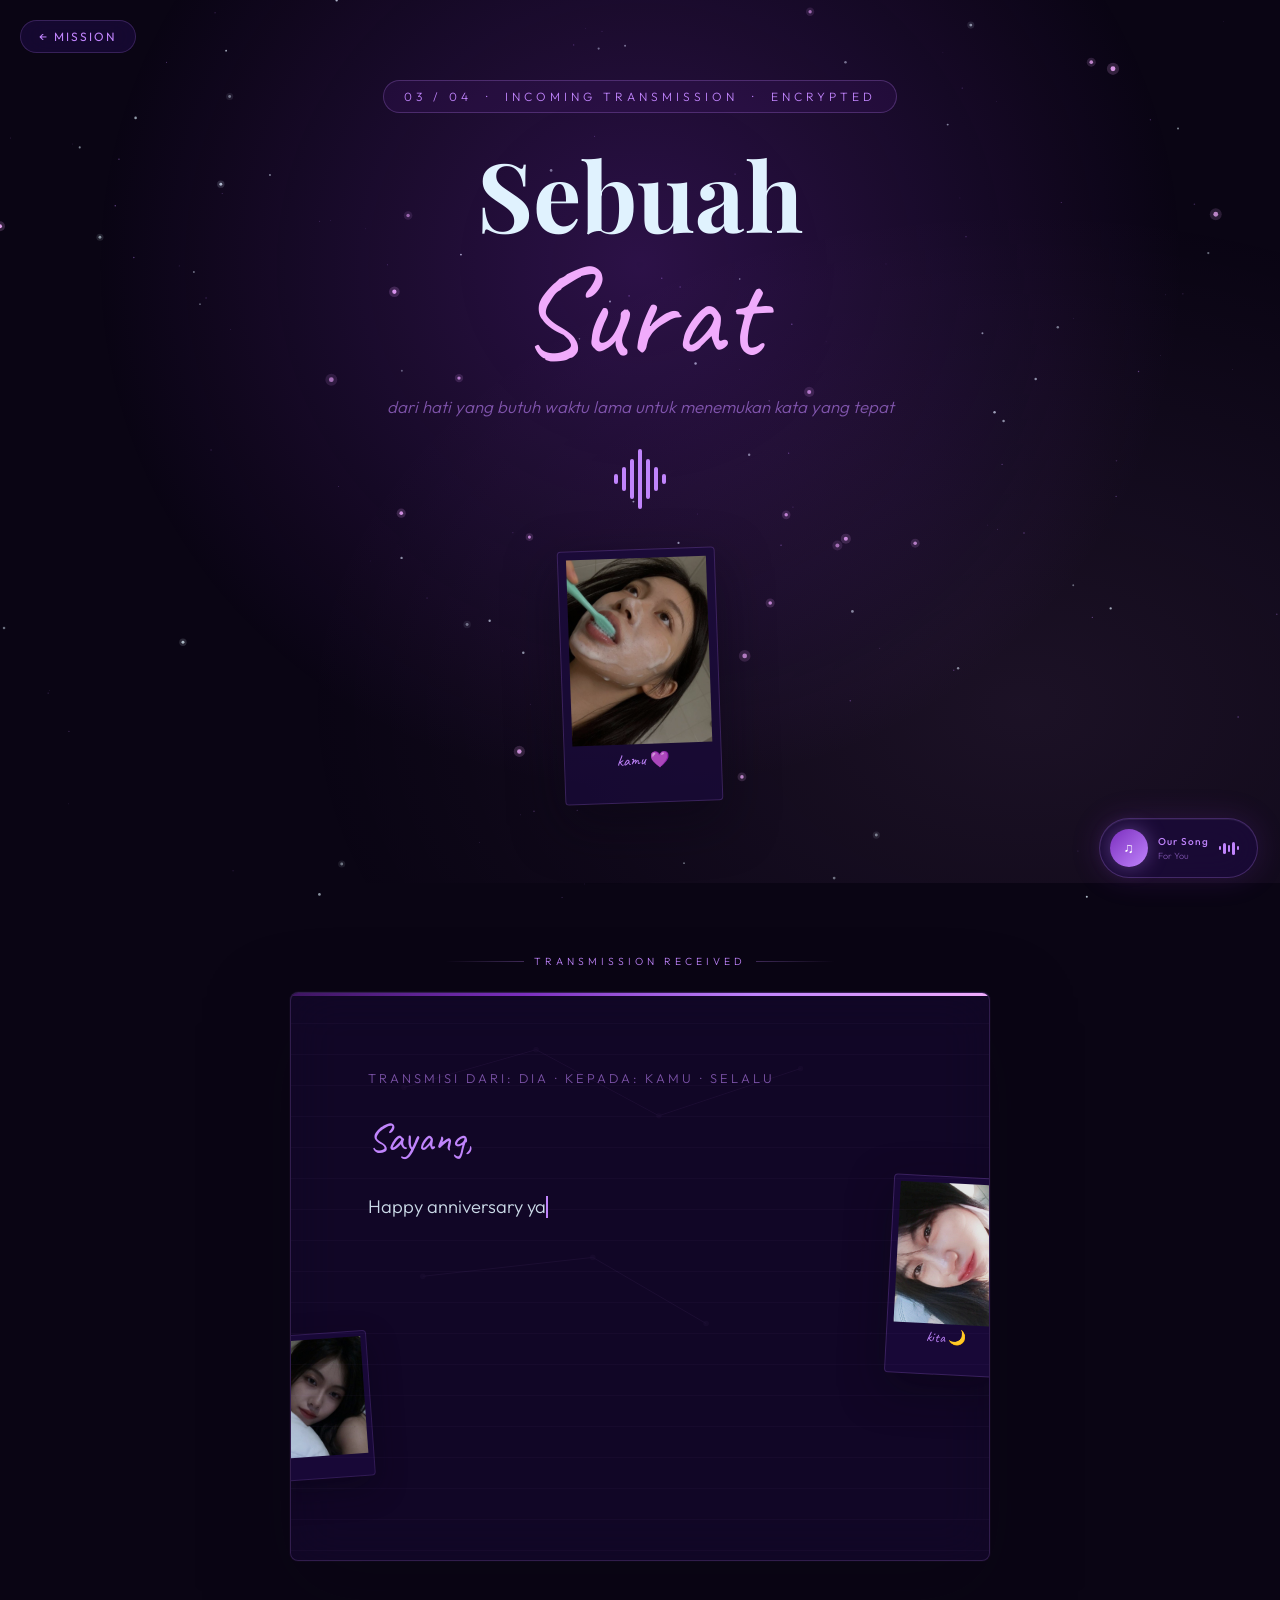
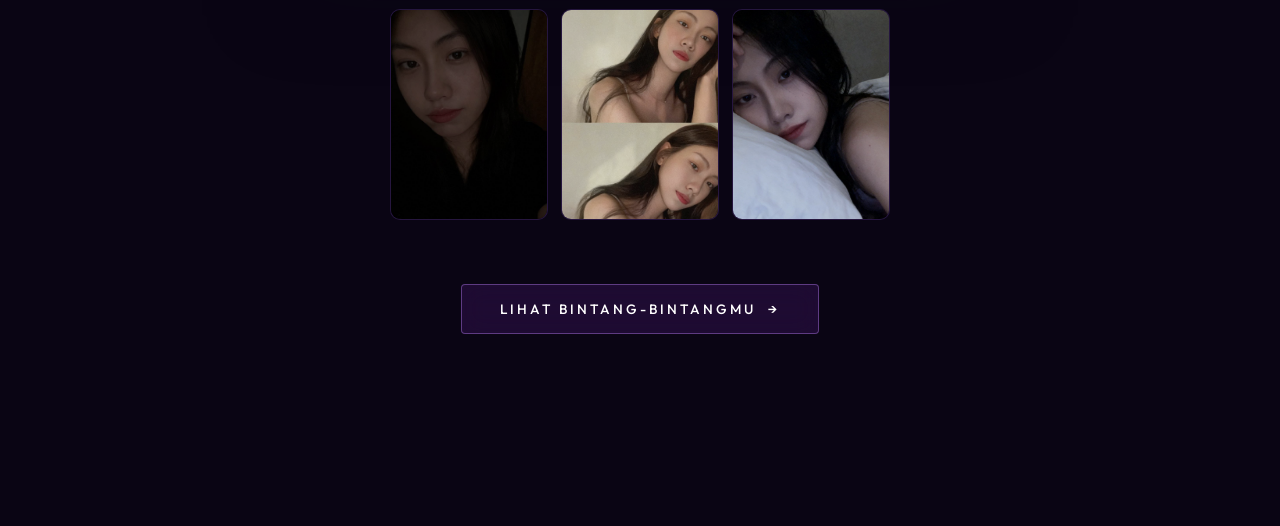
==== letter.html @ ed4e3463 "Add files via upload" ====
<!doctype html>
<html lang="id">
  <head>
    <meta charset="UTF-8" />
    <meta name="viewport" content="width=device-width, initial-scale=1.0" />
    <title>Transmisi — Nebula Diary</title>
    <link
      rel="icon"
      type="image/svg+xml"
      href="data:image/svg+xml,<svg xmlns='http://www.w3.org/2000/svg' viewBox='0 0 100 100'><text y='.9em' font-size='90'>📡</text></svg>"
    />
    <link rel="stylesheet" href="style.css" />
    <style>
      /* Unique layout: full-bleed hero with gradient floor */
      .transmission-hero {
        background:
          radial-gradient(
            ellipse at 50% 30%,
            rgba(123, 47, 190, 0.3),
            transparent 60%
          ),
          radial-gradient(
            ellipse at 80% 80%,
            rgba(240, 171, 252, 0.08),
            transparent 50%
          );
      }

      /* Floating photo beside letter */
      .letter-photo-float {
        position: absolute;
        right: -20px;
        top: 50%;
        transform: translateY(-50%) rotate(3deg);
        width: 120px;
        background: rgba(27, 10, 61, 0.8);
        border: 1px solid rgba(192, 132, 252, 0.2);
        padding: 6px 6px 28px;
        border-radius: 4px;
        box-shadow: 0 15px 40px rgba(10, 5, 20, 0.5);
        transition: transform 0.3s;
      }
      .letter-photo-float:hover {
        transform: translateY(-50%) rotate(0deg) scale(1.04);
      }
      .letter-photo-float img {
        width: 100%;
        aspect-ratio: 3/4;
        object-fit: cover;
        display: block;
        filter: brightness(0.9);
      }
      .letter-photo-float-caption {
        font-family: var(--f-script);
        font-size: 0.9rem;
        color: var(--lavender);
        text-align: center;
        margin-top: 4px;
      }
      @media (max-width: 768px) {
        .letter-photo-float {
          display: none;
        }
      }

      /* Second floating photo — left side */
      .letter-photo-float-2 {
        position: absolute;
        left: -20px;
        bottom: 80px;
        transform: rotate(-4deg);
        width: 100px;
        background: rgba(27, 10, 61, 0.8);
        border: 1px solid rgba(192, 132, 252, 0.15);
        padding: 5px 5px 22px;
        border-radius: 4px;
        box-shadow: 0 12px 30px rgba(10, 5, 20, 0.4);
        transition: transform 0.3s;
      }
      .letter-photo-float-2:hover {
        transform: rotate(0deg) scale(1.04);
      }
      .letter-photo-float-2 img {
        width: 100%;
        aspect-ratio: 3/4;
        object-fit: cover;
        display: block;
        filter: brightness(0.85);
      }
      @media (max-width: 768px) {
        .letter-photo-float-2 {
          display: none;
        }
      }

      /* Decorative constellation lines behind letter */
      .letter-bg-const {
        position: absolute;
        inset: 0;
        pointer-events: none;
        z-index: 0;
        overflow: hidden;
      }
      .letter-bg-const svg {
        position: absolute;
        inset: 0;
        width: 100%;
        height: 100%;
        opacity: 0.06;
      }

      /* Mood photos grid below letter */
      .letter-mood-grid {
        display: grid;
        grid-template-columns: repeat(3, 1fr);
        gap: 0.8rem;
        max-width: 500px;
        margin: 3rem auto 0;
      }
      .letter-mood-tile {
        border-radius: 10px;
        overflow: hidden;
        border: 1px solid rgba(192, 132, 252, 0.12);
        aspect-ratio: 3/4;
        background: rgba(27, 10, 61, 0.4);
        transition:
          transform 0.3s,
          box-shadow 0.3s;
      }
      .letter-mood-tile:hover {
        transform: scale(1.04) rotate(0.5deg);
        box-shadow: 0 10px 30px rgba(123, 47, 190, 0.2);
      }
      .letter-mood-tile img {
        width: 100%;
        height: 100%;
        object-fit: cover;
        display: block;
        filter: brightness(0.85) saturate(0.9);
        transition: filter 0.4s;
      }
      .letter-mood-tile:hover img {
        filter: brightness(1) saturate(1.1);
      }

      /* Transmission received label */
      .tx-received {
        font-family: var(--f-body);
        font-size: 0.65rem;
        letter-spacing: 4px;
        text-transform: uppercase;
        color: var(--lavender);
        text-align: center;
        margin: 1.5rem 0;
        display: flex;
        align-items: center;
        justify-content: center;
        gap: 10px;
      }
      .tx-received::before,
      .tx-received::after {
        content: "";
        flex: 1;
        max-width: 80px;
        height: 1px;
        background: linear-gradient(
          90deg,
          transparent,
          rgba(192, 132, 252, 0.3)
        );
      }
      .tx-received::after {
        background: linear-gradient(
          270deg,
          transparent,
          rgba(192, 132, 252, 0.3)
        );
      }
    </style>
  </head>
  <body>
    <canvas id="starfield"></canvas>
    <div class="aurora-bg">
      <div class="aurora-band aurora-band-1"></div>
      <div class="aurora-band aurora-band-2"></div>
      <div class="aurora-band aurora-band-3"></div>
    </div>
    <div id="page-transition"></div>

    <a href="game.html" class="back-nav" data-nav>← mission</a>

    <div id="music-player">
      <button id="music-btn">♫</button>
      <div class="music-meta">
        <span class="music-title">Our Song</span>
        <span class="music-artist">For You</span>
      </div>
      <div class="music-wave">
        <span></span><span></span><span></span><span></span><span></span>
      </div>
    </div>

    <!-- ══════════════════════════════
     HERO — SIGNAL TRANSMISSION
     ══════════════════════════════ -->
    <section class="transmission-hero letter-page">
      <span class="tx-badge"
        >03 / 04 &nbsp;·&nbsp; incoming transmission &nbsp;·&nbsp;
        encrypted</span
      >

      <h1 class="tx-hero-title">Sebuah</h1>
      <div class="tx-hero-name">Surat</div>
      <p class="tx-hero-sub">
        dari hati yang butuh waktu lama untuk menemukan kata yang tepat
      </p>

      <!-- Radio wave visual -->
      <div class="radio-waves">
        <div class="radio-bar"></div>
        <div class="radio-bar"></div>
        <div class="radio-bar"></div>
        <div class="radio-bar"></div>
        <div class="radio-bar"></div>
        <div class="radio-bar"></div>
        <div class="radio-bar"></div>
      </div>

      <!-- Decorative floating photo in hero -->
      <div
        style="
          position: relative;
          z-index: 3;
          margin-top: 2.5rem;
          display: inline-block;
        "
      >
        <div
          style="
            background: rgba(27, 10, 61, 0.7);
            border: 1px solid rgba(192, 132, 252, 0.2);
            padding: 8px 8px 32px;
            border-radius: 4px;
            box-shadow: 0 20px 50px rgba(10, 5, 20, 0.5);
            transform: rotate(-2deg);
            display: inline-block;
          "
        >
          <img
            src="asset/12.jpg"
            alt="her"
            style="
              width: 140px;
              height: 186px;
              object-fit: cover;
              display: block;
              filter: brightness(0.9);
            "
            onerror="this.src = 'https://picsum.photos/seed/lhero/140/186'"
          />
          <span
            style="
              font-family: var(--f-script);
              font-size: 1rem;
              color: var(--lavender);
              display: block;
              text-align: center;
              margin-top: 6px;
            "
            >kamu 💜</span
          >
        </div>
      </div>
    </section>

    <!-- ══════════════════════════════
     LETTER — TYPING
     ══════════════════════════════ -->
    <div class="letter-panel-wrap">
      <div class="tx-received reveal">transmission received</div>

      <div class="letter-panel reveal" style="position: relative">
        <!-- Bg constellation -->
        <div class="letter-bg-const">
          <svg viewBox="0 0 660 600" xmlns="http://www.w3.org/2000/svg">
            <line
              x1="80"
              y1="100"
              x2="220"
              y2="60"
              stroke="#C084FC"
              stroke-width="1"
            />
            <line
              x1="220"
              y1="60"
              x2="350"
              y2="130"
              stroke="#C084FC"
              stroke-width="1"
            />
            <line
              x1="350"
              y1="130"
              x2="500"
              y2="80"
              stroke="#C084FC"
              stroke-width="1"
            />
            <line
              x1="100"
              y1="300"
              x2="280"
              y2="280"
              stroke="#C084FC"
              stroke-width="1"
            />
            <line
              x1="280"
              y1="280"
              x2="400"
              y2="350"
              stroke="#C084FC"
              stroke-width="1"
            />
            <circle cx="80" cy="100" r="3" fill="#C084FC" opacity=".5" />
            <circle cx="220" cy="60" r="3" fill="#C084FC" opacity=".5" />
            <circle cx="350" cy="130" r="3" fill="#C084FC" opacity=".5" />
            <circle cx="500" cy="80" r="3" fill="#C084FC" opacity=".5" />
            <circle cx="100" cy="300" r="3" fill="#C084FC" opacity=".5" />
            <circle cx="280" cy="280" r="3" fill="#C084FC" opacity=".5" />
            <circle cx="400" cy="350" r="3" fill="#C084FC" opacity=".5" />
          </svg>
        </div>

        <!-- Floating polaroid photos on the paper -->
        <div class="letter-photo-float">
          <img
            src="asset/4.jpg"
            alt="us"
            onerror="this.src = 'https://picsum.photos/seed/lf1/120/160'"
          />
          <div class="letter-photo-float-caption">kita 🌙</div>
        </div>
        <div class="letter-photo-float-2">
          <img
            src="asset/6.jpg"
            alt="us"
            onerror="this.src = 'https://picsum.photos/seed/lf2/100/133'"
          />
        </div>

        <p class="letter-from">transmisi dari: dia · kepada: kamu · selalu</p>
        <span class="letter-to">Sayang,</span>

        <!-- The letter types out here -->
        <div class="letter-body" id="letter-output"></div>

        <span class="letter-sign" id="letter-sign">— selalu milikmu 💜</span>
      </div>

      <!-- Mood photo grid below letter -->
      <div class="letter-mood-grid reveal">
        <div class="letter-mood-tile">
          <img
            src="asset/2.jpg"
            alt="her"
            onerror="this.src = 'https://picsum.photos/seed/lm2/150/200'"
          />
        </div>
        <div class="letter-mood-tile">
          <img
            src="asset/5.jpg"
            alt="her"
            onerror="this.src = 'https://picsum.photos/seed/lm5/150/200'"
          />
        </div>
        <div class="letter-mood-tile">
          <img
            src="asset/13.jpg"
            alt="her"
            onerror="this.src = 'https://picsum.photos/seed/lm13/150/200'"
          />
        </div>
      </div>

      <div
        style="
          text-align: center;
          padding: 4rem 2rem 6rem;
          position: relative;
          z-index: 2;
        "
      >
        <a href="stars.html" class="gate-btn reveal" data-nav>
          <span>lihat bintang-bintangmu</span><span>→</span>
        </a>
      </div>
    </div>

    <script src="script.js"></script>
  </body>
</html>
---- style.css ----
/* ============================================================
   NEBULA DIARY — Space Anniversary (100% Responsive & Polished)
   ============================================================ */

@import url("https://fonts.googleapis.com/css2?family=Caveat:wght@500;700&family=Outfit:wght@300;400;500&family=Playfair+Display:ital,wght@0,400;0,600;1,400;1,600&display=swap");

/* ── Tokens ── */
:root {
  --void: #0a0514;
  --nebula: #1b0a3d;
  --violet: #3d1560;
  --electric: #7b2fbe;
  --lavender: #c084fc;
  --aurora: #f0abfc;
  --ice: #e0f2fe;
  --green: #10b981;
  --gold: #fcd34d;
  --white: #ffffff;
  --txt: rgba(224, 242, 254, 0.85);
  --txt-dim: rgba(192, 132, 252, 0.6);

  --f-display: "Playfair Display", serif;
  --f-body: "Outfit", sans-serif;
  --f-script: "Caveat", cursive;
}

/* ── Reset ── */
*,
*::before,
*::after {
  box-sizing: border-box;
  margin: 0;
  padding: 0;
}
html {
  scroll-behavior: smooth;
}
body {
  font-family: var(--f-body);
  background: var(--void);
  color: var(--txt);
  overflow-x: hidden;
  min-height: 100vh;
  font-weight: 300;
  -webkit-tap-highlight-color: transparent;
}

/* ── Parallax starfield canvas (fixed, all pages) ── */
#starfield {
  position: fixed;
  inset: 0;
  pointer-events: none;
  z-index: 0;
}

/* ── Aurora background drift ── */
.aurora-bg {
  position: fixed;
  inset: 0;
  z-index: 0;
  pointer-events: none;
  overflow: hidden;
}
.aurora-band {
  position: absolute;
  border-radius: 50%;
  filter: blur(90px);
  opacity: 0;
  animation: auroraDrift ease-in-out infinite;
}
.aurora-band-1 {
  width: 70vw;
  height: 50vh;
  top: -10%;
  left: -20%;
  background: radial-gradient(ellipse, rgba(61, 21, 96, 0.55), transparent 70%);
  animation-duration: 18s;
  animation-delay: 0s;
}
.aurora-band-2 {
  width: 60vw;
  height: 60vh;
  bottom: -15%;
  right: -15%;
  background: radial-gradient(
    ellipse,
    rgba(123, 47, 190, 0.4),
    transparent 70%
  );
  animation-duration: 22s;
  animation-delay: -6s;
}
.aurora-band-3 {
  width: 50vw;
  height: 40vh;
  top: 30%;
  left: 30%;
  background: radial-gradient(
    ellipse,
    rgba(240, 171, 252, 0.15),
    transparent 70%
  );
  animation-duration: 26s;
  animation-delay: -12s;
}
@keyframes auroraDrift {
  0%,
  100% {
    opacity: 0.7;
    transform: translate(0, 0) scale(1);
  }
  33% {
    opacity: 1;
    transform: translate(4%, -5%) scale(1.08);
  }
  66% {
    opacity: 0.6;
    transform: translate(-3%, 6%) scale(0.95);
  }
}

/* ── Music Player ── */
#music-player {
  position: fixed;
  bottom: 22px;
  right: 22px;
  z-index: 9999;
  display: flex;
  align-items: center;
  gap: 10px;
  background: rgba(27, 10, 61, 0.75);
  backdrop-filter: blur(20px);
  -webkit-backdrop-filter: blur(20px);
  border: 1px solid rgba(192, 132, 252, 0.25);
  border-radius: 50px;
  padding: 10px 18px 10px 10px;
  box-shadow:
    0 0 30px rgba(123, 47, 190, 0.2),
    inset 0 1px 0 rgba(255, 255, 255, 0.06);
  transition: all 0.3s;
  user-select: none;
}
#music-player:hover {
  border-color: rgba(192, 132, 252, 0.5);
  box-shadow: 0 0 50px rgba(123, 47, 190, 0.35);
}
#music-btn {
  width: 38px;
  height: 38px;
  border-radius: 50%;
  background: linear-gradient(135deg, var(--electric), var(--lavender));
  border: none;
  cursor: pointer;
  color: white;
  font-size: 14px;
  display: flex;
  align-items: center;
  justify-content: center;
  transition: transform 0.2s;
  flex-shrink: 0;
  box-shadow: 0 0 20px rgba(192, 132, 252, 0.4);
}
#music-btn:hover {
  transform: scale(1.1);
}
.music-meta {
  display: flex;
  flex-direction: column;
  gap: 2px;
}
.music-title {
  font-family: var(--f-body);
  font-size: 10px;
  font-weight: 500;
  color: var(--lavender);
  letter-spacing: 1px;
  white-space: nowrap;
}
.music-artist {
  font-size: 9px;
  color: var(--txt-dim);
}
.music-wave {
  display: flex;
  align-items: center;
  gap: 2px;
  height: 14px;
}
.music-wave span {
  display: block;
  width: 2.5px;
  background: var(--lavender);
  border-radius: 2px;
  animation: mw 1.2s ease-in-out infinite;
}
.music-wave span:nth-child(1) {
  height: 4px;
  animation-delay: 0s;
}
.music-wave span:nth-child(2) {
  height: 11px;
  animation-delay: 0.2s;
}
.music-wave span:nth-child(3) {
  height: 7px;
  animation-delay: 0.4s;
}
.music-wave span:nth-child(4) {
  height: 13px;
  animation-delay: 0.1s;
}
.music-wave span:nth-child(5) {
  height: 4px;
  animation-delay: 0.3s;
}
.music-wave.paused span {
  animation-play-state: paused;
}
@keyframes mw {
  0%,
  100% {
    transform: scaleY(1);
  }
  50% {
    transform: scaleY(0.35);
  }
}

/* ── Page transition ── */
#page-transition {
  position: fixed;
  inset: 0;
  z-index: 99998;
  pointer-events: none;
  background: var(--void);
  opacity: 0;
  transition: opacity 0.5s ease;
}
#page-transition.on {
  opacity: 1;
  pointer-events: all;
}

/* ── Back nav ── */
.back-nav {
  position: fixed;
  top: 20px;
  left: 20px;
  z-index: 9990;
  background: rgba(27, 10, 61, 0.7);
  backdrop-filter: blur(14px);
  border: 1px solid rgba(192, 132, 252, 0.2);
  color: var(--lavender);
  text-decoration: none;
  font-family: var(--f-body);
  font-size: 0.75rem;
  font-weight: 400;
  letter-spacing: 2px;
  text-transform: uppercase;
  padding: 8px 18px;
  border-radius: 30px;
  transition: all 0.3s;
  display: inline-flex;
  align-items: center;
  gap: 6px;
}
.back-nav:hover {
  border-color: rgba(192, 132, 252, 0.5);
  color: var(--aurora);
  transform: translateX(-3px);
}

/* ── Scroll reveal ── */
.reveal {
  opacity: 0;
  transform: translateY(24px);
  transition:
    opacity 0.9s ease,
    transform 0.9s ease;
}
.reveal.visible {
  opacity: 1;
  transform: translateY(0);
}

/* ── Shared keyframes ── */
@keyframes fadeUp {
  from {
    opacity: 0;
    transform: translateY(20px);
  }
  to {
    opacity: 1;
    transform: translateY(0);
  }
}
@keyframes floatY {
  0%,
  100% {
    transform: translateY(0);
  }
  50% {
    transform: translateY(-10px);
  }
}
@keyframes glowPulse {
  0%,
  100% {
    box-shadow: 0 0 20px rgba(192, 132, 252, 0.3);
  }
  50% {
    box-shadow:
      0 0 60px rgba(192, 132, 252, 0.7),
      0 0 100px rgba(123, 47, 190, 0.3);
  }
}
@keyframes twinkle {
  0%,
  100% {
    opacity: 0.2;
    transform: scale(1);
  }
  50% {
    opacity: 1;
    transform: scale(1.3);
  }
}
@keyframes shootStar {
  0% {
    transform: translateX(-60px) translateY(0) rotate(-30deg);
    opacity: 0;
  }
  5% {
    opacity: 1;
  }
  100% {
    transform: translateX(110vw) translateY(50px) rotate(-30deg);
    opacity: 0;
  }
}
@keyframes warpLines {
  0% {
    transform: scaleX(0);
    opacity: 1;
  }
  100% {
    transform: scaleX(1);
    opacity: 0;
  }
}
@keyframes scanline {
  0% {
    top: -10%;
  }
  100% {
    top: 110%;
  }
}
@keyframes starStrike {
  0% {
    transform: scale(1);
  }
  30% {
    transform: scale(1.6);
  }
  100% {
    transform: scale(1);
  }
}
@keyframes cardRise {
  from {
    opacity: 0;
    transform: translate(-50%, -40%) scale(0.9);
  }
  to {
    opacity: 1;
    transform: translate(-50%, -50%) scale(1);
  }
}
@keyframes confetti {
  0% {
    transform: translateY(-10px) rotate(0deg);
    opacity: 1;
  }
  100% {
    transform: translateY(110vh) rotate(720deg);
    opacity: 0;
  }
}

/* ═══════════════════════════════════════
   PAGE 1 — INDEX.HTML — AURORA GATE
   ═══════════════════════════════════════ */
.gate-layout {
  position: relative;
  z-index: 2;
  min-height: 100vh;
  display: grid;
  grid-template-columns: 1fr 1fr;
  align-items: center;
}

/* Left: portrait nebula frame */
.gate-portrait-side {
  position: relative;
  height: 100vh;
  display: flex;
  align-items: center;
  justify-content: center;
  overflow: hidden;
}
.gate-portrait-glow {
  position: absolute;
  width: 340px;
  height: 420px;
  border-radius: 50% 45% 55% 50% / 55% 50% 50% 45%;
  background: radial-gradient(
    ellipse at 40% 40%,
    rgba(240, 171, 252, 0.25),
    rgba(123, 47, 190, 0.2),
    transparent 70%
  );
  filter: blur(30px);
  animation: glowPulse 4s ease-in-out infinite;
}
.gate-portrait-frame {
  position: relative;
  z-index: 2;
  width: 260px;
  height: 340px;
  border-radius: 50% 45% 55% 48% / 55% 50% 48% 50%;
  overflow: hidden;
  border: 1.5px solid rgba(192, 132, 252, 0.35);
  box-shadow:
    0 0 60px rgba(123, 47, 190, 0.4),
    inset 0 0 40px rgba(192, 132, 252, 0.1);
  animation: floatY 6s ease-in-out infinite;
  opacity: 0;
  animation:
    floatY 6s ease-in-out infinite,
    fadeUp 1s ease forwards 0.4s;
}
.gate-portrait-frame img {
  width: 100%;
  height: 100%;
  object-fit: cover;
  display: block;
  filter: saturate(1.1) brightness(0.9);
}

.orbit-deco {
  position: absolute;
  border-radius: 50%;
  border: 1px solid rgba(192, 132, 252, 0.12);
  pointer-events: none;
}
.orbit-deco-1 {
  width: 320px;
  height: 420px;
  border-radius: 50% 45% 55% 50% / 55% 50% 50% 45%;
}
.orbit-deco-2 {
  width: 380px;
  height: 480px;
  border-radius: 48% 52% 55% 45% / 50% 55% 45% 50%;
  opacity: 0.6;
}
.orbit-deco-3 {
  width: 440px;
  height: 540px;
  border-radius: 52% 48% 45% 55% / 45% 50% 55% 50%;
  opacity: 0.3;
}

/* Right: title + text */
.gate-text-side {
  padding: 4rem 3rem 4rem 2rem;
  display: flex;
  flex-direction: column;
  justify-content: center;
}
.gate-eyebrow {
  font-family: var(--f-body);
  font-size: 0.75rem;
  font-weight: 500;
  letter-spacing: 5px;
  text-transform: uppercase;
  color: var(--lavender);
  margin-bottom: 1.5rem;
  opacity: 0;
  animation: fadeUp 0.8s ease forwards 0.5s;
}
.gate-title {
  font-family: var(--f-display);
  font-size: clamp(2.5rem, 6vw, 5rem);
  color: var(--white);
  line-height: 1.1;
  margin-bottom: 0.4rem;
  opacity: 0;
  animation: fadeUp 0.9s ease forwards 0.7s;
}
.gate-title em {
  display: block;
  font-family: var(--f-script);
  font-size: clamp(3.5rem, 9vw, 7.5rem);
  font-style: normal;
  background: linear-gradient(
    135deg,
    var(--lavender),
    var(--aurora),
    var(--gold)
  );
  -webkit-background-clip: text;
  -webkit-text-fill-color: transparent;
  background-clip: text;
  line-height: 1;
  padding-bottom: 5px;
  background-size: 200% auto;
  animation: shimmer 4s linear infinite;
}

.gate-tagline {
  font-family: var(--f-body);
  font-size: 1.05rem;
  font-weight: 300;
  font-style: italic;
  color: var(--txt-dim);
  margin-bottom: 3rem;
  line-height: 1.7;
  opacity: 0;
  animation: fadeUp 0.9s ease forwards 0.9s;
}
.gate-btn {
  display: inline-flex;
  align-items: center;
  gap: 12px;
  font-family: var(--f-body);
  font-size: 0.85rem;
  font-weight: 500;
  letter-spacing: 3px;
  text-transform: uppercase;
  color: var(--white);
  text-decoration: none;
  border: 1px solid rgba(192, 132, 252, 0.4);
  padding: 15px 38px;
  border-radius: 4px;
  background: rgba(61, 21, 96, 0.4);
  backdrop-filter: blur(12px);
  transition: all 0.4s ease;
  cursor: pointer;
  align-self: flex-start;
  position: relative;
  overflow: hidden;
  opacity: 0;
  animation: fadeUp 1s ease forwards 1.1s;
}
.gate-btn::before {
  content: "";
  position: absolute;
  inset: 0;
  background: linear-gradient(
    90deg,
    transparent,
    rgba(192, 132, 252, 0.15),
    transparent
  );
  transform: translateX(-100%);
  transition: transform 0.5s;
}
.gate-btn:hover::before {
  transform: translateX(100%);
}
.gate-btn:hover {
  border-color: var(--lavender);
  box-shadow: 0 0 40px rgba(192, 132, 252, 0.3);
  transform: translateY(-2px);
}

/* Warp burst */
.warp-overlay {
  position: fixed;
  inset: 0;
  z-index: 99997;
  pointer-events: none;
  display: flex;
  align-items: center;
  justify-content: center;
  opacity: 0;
  transition: opacity 0.3s;
}
.warp-overlay.on {
  opacity: 1;
}
.warp-line {
  position: absolute;
  height: 1px;
  background: linear-gradient(
    90deg,
    transparent,
    rgba(192, 132, 252, 0.8),
    transparent
  );
  transform-origin: center left;
  transform: scaleX(0);
  animation: none;
}
.warp-overlay.on .warp-line {
  animation: warpLines 0.5s ease forwards;
}

.gate-scroll-hint {
  position: absolute;
  bottom: 30px;
  left: 50%;
  transform: translateX(-50%);
  display: flex;
  flex-direction: column;
  align-items: center;
  gap: 5px;
  opacity: 0;
  animation: fadeUp 1s ease forwards 2s;
  z-index: 3;
}
.gate-scroll-dot {
  width: 4px;
  height: 4px;
  border-radius: 50%;
  background: var(--lavender);
  animation: twinkle 2s ease-in-out infinite;
}
.gate-scroll-dot:nth-child(2) {
  animation-delay: 0.4s;
  opacity: 0.6;
}
.gate-scroll-dot:nth-child(3) {
  animation-delay: 0.8s;
  opacity: 0.3;
}

/* Index extra content */
.index-about {
  position: relative;
  z-index: 2;
  max-width: 640px;
  margin: 0 auto;
  padding: 7rem 2rem;
  text-align: center;
}
.index-about h2 {
  font-family: var(--f-display);
  font-size: clamp(1.8rem, 5vw, 3.2rem);
  color: var(--ice);
  margin-bottom: 1.5rem;
  line-height: 1.2;
}
.index-about p {
  font-family: var(--f-body);
  font-size: 1.05rem;
  font-weight: 300;
  font-style: italic;
  line-height: 1.9;
  color: var(--txt-dim);
  margin-bottom: 1rem;
}

.index-nav-strip {
  position: relative;
  z-index: 2;
  display: grid;
  grid-template-columns: repeat(auto-fit, minmax(220px, 1fr));
  gap: 1.5rem;
  max-width: 900px;
  margin: 0 auto;
  padding: 0 2rem 8rem;
}
.nav-strip-card {
  background: rgba(27, 10, 61, 0.5);
  backdrop-filter: blur(14px);
  border: 1px solid rgba(192, 132, 252, 0.12);
  border-radius: 12px;
  padding: 2.5rem 1.5rem;
  text-decoration: none;
  display: block;
  transition: all 0.4s ease;
  position: relative;
  overflow: hidden;
}
.nav-strip-card::after {
  content: "";
  position: absolute;
  bottom: 0;
  left: 0;
  right: 0;
  height: 2px;
  background: linear-gradient(90deg, var(--electric), var(--lavender));
  transform: scaleX(0);
  transform-origin: left;
  transition: transform 0.4s;
}
.nav-strip-card:hover::after {
  transform: scaleX(1);
}
.nav-strip-card:hover {
  border-color: rgba(192, 132, 252, 0.35);
  transform: translateY(-5px);
  box-shadow: 0 20px 50px rgba(123, 47, 190, 0.15);
}
.nav-strip-icon {
  font-size: 2.2rem;
  margin-bottom: 1rem;
  display: block;
}
.nav-strip-card h3 {
  font-family: var(--f-display);
  font-size: 1.3rem;
  color: var(--ice);
  margin-bottom: 0.6rem;
}
.nav-strip-card p {
  font-family: var(--f-body);
  font-size: 0.95rem;
  font-weight: 300;
  color: var(--txt-dim);
  line-height: 1.5;
}

/* ═══════════════════════════════════════
   PAGE 2 — US.HTML — THE ORBIT
   ═══════════════════════════════════════ */

.orbit-page {
  position: relative;
  z-index: 2;
  min-height: 100vh;
  overflow: hidden;
}

.orbit-header {
  padding: 7rem 2rem 3rem;
  text-align: center;
}
.orbit-header h1 {
  font-family: var(--f-display);
  font-size: clamp(2.5rem, 6vw, 4.5rem);
  color: var(--ice);
}
.orbit-header h1 em {
  font-family: var(--f-script);
  font-size: 1.5em;
  color: var(--aurora);
  font-style: normal;
}
.orbit-header p {
  font-family: var(--f-body);
  font-size: 0.95rem;
  font-weight: 300;
  color: var(--txt-dim);
  margin-top: 0.8rem;
  letter-spacing: 1px;
}

/* ORBIT SYSTEM - UPDATED FOR MORE SPREAD & BIGGER PICS */
.orbit-system {
  width: 100%;
  height: 500px;
  max-width: 500px;
  position: relative;
  margin: 0 auto;
  display: flex;
  align-items: center;
  justify-content: center;
  touch-action: none;
  user-select: none;
}
.orbit-ring-svg {
  position: absolute;
  width: 440px;
  height: 440px;
  border-radius: 50%;
  border: 1px dashed rgba(192, 132, 252, 0.25);
  pointer-events: none;
}
#orbit-wrap {
  position: absolute;
  width: 100%;
  height: 100%;
}
.orbit-center-zone {
  position: absolute;
  width: 130px;
  height: 130px;
  border-radius: 50%;
  background: radial-gradient(
    circle,
    rgba(61, 21, 96, 0.8),
    rgba(10, 5, 20, 0.6)
  );
  border: 1px solid rgba(192, 132, 252, 0.2);
  box-shadow:
    0 0 50px rgba(123, 47, 190, 0.3),
    inset 0 0 30px rgba(192, 132, 252, 0.08);
  display: flex;
  align-items: center;
  justify-content: center;
  flex-direction: column;
  gap: 6px;
  z-index: 5;
  transition: all 0.4s ease;
}
.orbit-center-label {
  font-family: var(--f-body);
  font-size: 0.75rem;
  font-weight: 500;
  letter-spacing: 2px;
  text-transform: uppercase;
  color: var(--lavender);
}
.orbit-center-name {
  font-family: var(--f-script);
  font-size: 2rem;
  color: var(--aurora);
  line-height: 1;
}

.orbit-planet {
  position: absolute;
  width: 85px;
  height: 85px;
  border-radius: 50%;
  overflow: hidden;
  border: 2px solid rgba(192, 132, 252, 0.4);
  cursor: pointer;
  /* FIX: Hapus "all" agar tidak bentrok dengan pergerakan JavaScript */
  transition:
    width 0.4s cubic-bezier(0.34, 1.56, 0.64, 1),
    height 0.4s cubic-bezier(0.34, 1.56, 0.64, 1),
    box-shadow 0.4s ease,
    border-color 0.4s ease,
    filter 0.4s ease;
  transform: translate(-50%, -50%);
  box-shadow: 0 0 20px rgba(123, 47, 190, 0.4);
}

.orbit-planet img {
  width: 100%;
  height: 100%;
  object-fit: cover;
  display: block;
  filter: brightness(0.6);
  transition: filter 0.4s ease;
}

.orbit-planet.active {
  border-color: var(--aurora);
  border-width: 3px;
  width: 150px !important;
  height: 150px !important;
  box-shadow:
    0 0 60px rgba(240, 171, 252, 0.8),
    0 0 20px rgba(255, 255, 255, 0.3) inset;
  z-index: 100 !important;
}
.orbit-planet.active img {
  filter: brightness(1.1);
}

.orbit-story-panel {
  max-width: 500px;
  margin: 2rem auto;
  padding: 0 2rem;
  text-align: center;
  min-height: 120px;
  transition: all 0.4s ease;
  transform: translateY(10px);
  opacity: 0;
}
.orbit-story-panel.show {
  transform: translateY(0);
  opacity: 1;
}
.orbit-story-panel h3 {
  font-family: var(--f-display);
  font-size: 1.5rem;
  color: var(--ice);
  margin-bottom: 0.6rem;
}
.orbit-story-panel p {
  font-family: var(--f-body);
  font-size: 1.05rem;
  font-weight: 300;
  font-style: italic;
  color: var(--txt-dim);
  line-height: 1.8;
}
.orbit-hint {
  font-family: var(--f-body);
  font-size: 0.8rem;
  letter-spacing: 2px;
  text-transform: uppercase;
  color: rgba(192, 132, 252, 0.4);
  text-align: center;
  margin-top: 1rem;
}

/* ═══════════════════════════════════════
   PAGE 3 — GAME.HTML — FIRST MISSION
   ═══════════════════════════════════════ */
.game-page {
  background: #050d0a;
}
.game-page .aurora-band-1 {
  background: radial-gradient(
    ellipse,
    rgba(16, 185, 129, 0.2),
    transparent 70%
  );
}
.game-page .aurora-band-2 {
  background: radial-gradient(ellipse, rgba(61, 21, 96, 0.4), transparent 70%);
}

.game-hud-frame {
  position: relative;
  z-index: 2;
  min-height: 100vh;
  padding: 6rem 2rem 4rem;
  max-width: 800px;
  margin: 0 auto;
}
.game-scanlines {
  position: fixed;
  inset: 0;
  z-index: 1;
  pointer-events: none;
  background: repeating-linear-gradient(
    0deg,
    transparent,
    transparent 3px,
    rgba(16, 185, 129, 0.015) 3px,
    rgba(16, 185, 129, 0.015) 4px
  );
}
.game-scanline-sweep {
  position: fixed;
  left: 0;
  right: 0;
  height: 4px;
  z-index: 2;
  pointer-events: none;
  background: linear-gradient(
    90deg,
    transparent,
    rgba(16, 185, 129, 0.3),
    transparent
  );
  animation: scanline 5s linear infinite;
  opacity: 0.5;
}

.game-hud-header {
  border: 1px solid rgba(16, 185, 129, 0.25);
  border-radius: 8px;
  padding: 2rem;
  margin-bottom: 2rem;
  background: rgba(5, 13, 10, 0.6);
  backdrop-filter: blur(12px);
  position: relative;
  overflow: hidden;
}
.game-hud-header::before {
  content: "";
  position: absolute;
  top: 0;
  left: 0;
  right: 0;
  height: 2px;
  background: linear-gradient(90deg, transparent, var(--green), transparent);
}
.game-hud-tag {
  font-family: var(--f-body);
  font-size: 0.75rem;
  letter-spacing: 4px;
  text-transform: uppercase;
  color: var(--green);
  margin-bottom: 0.8rem;
  display: block;
}
.game-hud-title {
  font-family: var(--f-display);
  font-size: clamp(2.2rem, 5vw, 4rem);
  color: var(--ice);
  line-height: 1.1;
}
.game-hud-title em {
  font-family: var(--f-script);
  font-size: 1.4em;
  color: var(--aurora);
  font-style: normal;
}
.game-hud-coords {
  font-family: "Courier New", monospace;
  font-size: 0.8rem;
  color: rgba(16, 185, 129, 0.6);
  margin-top: 1rem;
  letter-spacing: 2px;
}

.game-screenshots {
  display: grid;
  grid-template-columns: 1fr 1fr;
  gap: 1.5rem;
  margin: 2rem 0;
}
.game-shot-frame {
  position: relative;
  border-radius: 6px;
  overflow: hidden;
  border: 1px solid rgba(16, 185, 129, 0.2);
  box-shadow: 0 0 30px rgba(16, 185, 129, 0.1);
}
.game-shot-frame img {
  width: 100%;
  aspect-ratio: 4/3;
  object-fit: cover;
  display: block;
  filter: saturate(0.85) brightness(0.9);
}
.game-shot-label {
  position: absolute;
  bottom: 0;
  left: 0;
  right: 0;
  background: linear-gradient(180deg, transparent, rgba(5, 13, 10, 0.9));
  padding: 1.5rem 0.8rem 0.6rem;
  font-family: "Courier New", monospace;
  font-size: 0.75rem;
  color: var(--green);
  letter-spacing: 1px;
}
.game-shot-frame::before {
  content: "";
  position: absolute;
  top: 0;
  left: 0;
  width: 20px;
  height: 20px;
  border-top: 2px solid var(--green);
  border-left: 2px solid var(--green);
  z-index: 3;
}
.game-shot-frame::after {
  content: "";
  position: absolute;
  bottom: 0;
  right: 0;
  width: 20px;
  height: 20px;
  border-bottom: 2px solid var(--green);
  border-right: 2px solid var(--green);
  z-index: 3;
}

.game-mission-log {
  background: rgba(5, 13, 10, 0.7);
  backdrop-filter: blur(12px);
  border: 1px solid rgba(16, 185, 129, 0.2);
  border-radius: 8px;
  padding: 2rem;
  margin: 2rem 0;
}
.game-log-header {
  font-family: var(--f-body);
  font-size: 0.75rem;
  letter-spacing: 4px;
  text-transform: uppercase;
  color: var(--green);
  margin-bottom: 1rem;
  display: flex;
  align-items: center;
  gap: 8px;
}
.game-log-dot {
  width: 8px;
  height: 8px;
  border-radius: 50%;
  background: var(--green);
  animation: twinkle 1s ease-in-out infinite;
}
.game-log-text {
  font-family: "Courier New", monospace;
  font-size: 1rem;
  line-height: 1.9;
  color: rgba(224, 242, 254, 0.75);
  white-space: pre-wrap;
}
.game-log-cursor {
  display: inline-block;
  width: 10px;
  height: 16px;
  background: var(--green);
  animation: twinkle 0.7s step-start infinite;
  vertical-align: text-bottom;
}

.game-stats {
  display: grid;
  grid-template-columns: repeat(3, 1fr);
  gap: 1rem;
  margin: 2rem 0;
}
.game-stat {
  background: rgba(16, 185, 129, 0.06);
  border: 1px solid rgba(16, 185, 129, 0.15);
  border-radius: 6px;
  padding: 1.5rem 1rem;
  text-align: center;
}
.game-stat-val {
  font-family: var(--f-display);
  font-size: 2rem;
  color: var(--aurora);
  display: block;
}
.game-stat-lbl {
  font-family: var(--f-body);
  font-size: 0.75rem;
  letter-spacing: 2px;
  text-transform: uppercase;
  color: rgba(16, 185, 129, 0.6);
  margin-top: 0.5rem;
  display: block;
}

/* ═══════════════════════════════════════
   PAGE 4 — LETTER.HTML — TRANSMISSION
   ═══════════════════════════════════════ */

.letter-page {
  position: relative;
  z-index: 2;
}

.transmission-hero {
  min-height: 70vh;
  display: flex;
  flex-direction: column;
  align-items: center;
  justify-content: center;
  text-align: center;
  padding: 5rem 2rem;
  position: relative;
}
.tx-wave-wrap {
  position: absolute;
  bottom: 0;
  left: 50%;
  transform: translateX(-50%);
  pointer-events: none;
}
.tx-wave-svg {
  animation: txWave 3s ease-in-out infinite;
}
@keyframes txWave {
  0%,
  100% {
    transform: scaleY(1);
  }
  50% {
    transform: scaleY(0.7);
  }
}

.tx-badge {
  font-family: var(--f-body);
  font-size: 0.75rem;
  letter-spacing: 4px;
  text-transform: uppercase;
  color: var(--lavender);
  border: 1px solid rgba(192, 132, 252, 0.25);
  border-radius: 20px;
  padding: 8px 20px;
  margin-bottom: 2rem;
  display: inline-block;
  background: rgba(61, 21, 96, 0.3);
  opacity: 0;
  animation: fadeUp 0.8s ease forwards 0.3s;
}
.tx-hero-title {
  font-family: var(--f-display);
  font-size: clamp(3rem, 8vw, 6rem);
  color: var(--ice);
  line-height: 1;
  margin-bottom: 0.5rem;
  opacity: 0;
  animation: fadeUp 0.9s ease forwards 0.5s;
}
.tx-hero-name {
  font-family: var(--f-script);
  font-size: clamp(4rem, 10vw, 8rem);
  color: var(--aurora);
  line-height: 1;
  opacity: 0;
  animation: fadeUp 0.9s ease forwards 0.7s;
}
.tx-hero-sub {
  font-family: var(--f-body);
  font-size: 1.05rem;
  font-weight: 300;
  color: var(--txt-dim);
  font-style: italic;
  margin-top: 1.2rem;
  opacity: 0;
  animation: fadeUp 0.9s ease forwards 0.9s;
}

.radio-waves {
  display: flex;
  align-items: center;
  gap: 4px;
  margin: 2rem auto 0;
  opacity: 0;
  animation: fadeUp 1s ease forwards 1.2s;
}
.radio-bar {
  width: 4px;
  border-radius: 3px;
  background: var(--lavender);
  animation: mw 1s ease-in-out infinite;
}
.radio-bar:nth-child(1) {
  height: 10px;
  animation-delay: 0s;
}
.radio-bar:nth-child(2) {
  height: 24px;
  animation-delay: 0.1s;
}
.radio-bar:nth-child(3) {
  height: 40px;
  animation-delay: 0.2s;
}
.radio-bar:nth-child(4) {
  height: 60px;
  animation-delay: 0.3s;
}
.radio-bar:nth-child(5) {
  height: 40px;
  animation-delay: 0.4s;
}
.radio-bar:nth-child(6) {
  height: 24px;
  animation-delay: 0.5s;
}
.radio-bar:nth-child(7) {
  height: 10px;
  animation-delay: 0.6s;
}

.letter-panel-wrap {
  position: relative;
  z-index: 2;
  padding: 3rem 2rem 6rem;
}
.letter-panel {
  max-width: 700px;
  margin: 0 auto;
  background: rgba(27, 10, 61, 0.45);
  backdrop-filter: blur(24px);
  border: 1px solid rgba(192, 132, 252, 0.18);
  border-radius: 8px;
  padding: clamp(2.5rem, 6vw, 5rem);
  box-shadow:
    0 30px 80px rgba(10, 5, 20, 0.5),
    0 0 0 1px rgba(192, 132, 252, 0.04),
    inset 0 1px 0 rgba(255, 255, 255, 0.05);
  position: relative;
  overflow: hidden;
}
.letter-panel::before {
  content: "";
  position: absolute;
  top: 0;
  left: 0;
  right: 0;
  height: 3px;
  background: linear-gradient(
    90deg,
    var(--violet),
    var(--electric),
    var(--lavender),
    var(--aurora)
  );
}
.letter-panel::after {
  content: "";
  position: absolute;
  inset: 0;
  pointer-events: none;
  background: repeating-linear-gradient(
    transparent,
    transparent 30px,
    rgba(192, 132, 252, 0.03) 30px,
    rgba(192, 132, 252, 0.03) 31px
  );
}
.letter-from {
  font-family: var(--f-body);
  font-size: 0.8rem;
  letter-spacing: 3px;
  text-transform: uppercase;
  color: var(--txt-dim);
  margin-bottom: 2rem;
}
.letter-to {
  font-family: var(--f-script);
  font-size: 2.5rem;
  color: var(--lavender);
  display: block;
  margin-bottom: 2rem;
  line-height: 1;
}
.letter-body {
  font-family: var(--f-body);
  font-size: 1.15rem;
  font-weight: 300;
  line-height: 1.9;
  color: rgba(224, 242, 254, 0.9);
  min-height: 200px;
  position: relative;
  z-index: 2;
  white-space: pre-wrap;
}
.letter-cursor {
  display: inline-block;
  width: 2px;
  height: 1.2em;
  background: var(--lavender);
  vertical-align: text-bottom;
  animation: twinkle 0.7s step-start infinite;
}
.letter-sign {
  font-family: var(--f-script);
  font-size: 2.2rem;
  color: var(--aurora);
  display: block;
  margin-top: 3rem;
  position: relative;
  z-index: 2;
  opacity: 0;
  transition: opacity 1.2s ease;
}
.letter-sign.show {
  opacity: 1;
}

/* ═══════════════════════════════════════
   PAGE 5 — STARS.HTML — NAME IN STARS
   ═══════════════════════════════════════ */

.stars-page {
  position: relative;
  z-index: 2;
}

.stars-header {
  padding: 7rem 2rem 3rem;
  text-align: center;
}
.stars-header h1 {
  font-family: var(--f-display);
  font-size: clamp(2.5rem, 6vw, 4.5rem);
  color: var(--ice);
  margin-bottom: 0.8rem;
}
.stars-header h1 em {
  font-family: var(--f-script);
  font-size: 1.4em;
  color: var(--aurora);
  font-style: normal;
}
.stars-header p {
  font-family: var(--f-body);
  font-size: 1.05rem;
  font-weight: 300;
  color: var(--txt-dim);
  font-style: italic;
}

.star-sky {
  position: relative;
  max-width: 800px;
  margin: 2rem auto;
  height: 500px;
  cursor: pointer;
  border-radius: 16px;
  overflow: hidden;
  border: 1px solid rgba(192, 132, 252, 0.1);
  background: radial-gradient(
    ellipse at 50% 50%,
    rgba(27, 10, 61, 0.9),
    var(--void)
  );
  width: 100%;
}
.star-sky::before {
  content: "";
  position: absolute;
  inset: 0;
  background: radial-gradient(
    ellipse at 50% 0%,
    rgba(192, 132, 252, 0.06),
    transparent 60%
  );
  pointer-events: none;
}

.const-line {
  position: absolute;
  background: rgba(192, 132, 252, 0.2);
  height: 1px;
  transform-origin: left center;
  pointer-events: none;
  transition: background 0.4s;
}

.wish-star {
  position: absolute;
  cursor: pointer;
  z-index: 4;
  font-size: 1.5rem;
  transform: translate(-50%, -50%);
  transition:
    transform 0.3s,
    filter 0.3s;
  animation: twinkle ease-in-out infinite;
  color: var(--lavender);
  filter: drop-shadow(0 0 6px rgba(192, 132, 252, 0.6));
}
.wish-star:hover,
.wish-star.active {
  transform: translate(-50%, -50%) scale(1.5);
  filter: drop-shadow(0 0 16px rgba(240, 171, 252, 0.9));
  color: var(--aurora);
  animation: starStrike 0.3s ease;
}

.star-card {
  position: fixed;
  z-index: 9995;
  max-width: 360px;
  width: 90%;
  top: 50%;
  left: 50%;
  transform: translate(-50%, -50%) scale(0.9);
  background: rgba(27, 10, 61, 0.95);
  backdrop-filter: blur(20px);
  border: 1px solid rgba(192, 132, 252, 0.3);
  border-radius: 16px;
  padding: 2.5rem;
  text-align: center;
  box-shadow:
    0 30px 80px rgba(10, 5, 20, 0.6),
    0 0 60px rgba(123, 47, 190, 0.2);
  opacity: 0;
  pointer-events: none;
  transition: all 0.35s cubic-bezier(0.34, 1.56, 0.64, 1);
}
.star-card.show {
  opacity: 1;
  pointer-events: all;
  transform: translate(-50%, -50%) scale(1);
  animation: cardRise 0.35s ease forwards;
}
.star-card-overlay {
  position: fixed;
  inset: 0;
  z-index: 9994;
  background: rgba(10, 5, 20, 0.5);
  backdrop-filter: blur(3px);
  opacity: 0;
  pointer-events: none;
  transition: opacity 0.3s;
}
.star-card-overlay.show {
  opacity: 1;
  pointer-events: all;
}
.star-card-icon {
  font-size: 3rem;
  display: block;
  margin-bottom: 1rem;
}
.star-card h3 {
  font-family: var(--f-display);
  font-size: 1.4rem;
  color: var(--ice);
  margin-bottom: 0.8rem;
}
.star-card p {
  font-family: var(--f-body);
  font-size: 1.05rem;
  font-weight: 300;
  font-style: italic;
  color: var(--txt-dim);
  line-height: 1.8;
}
.star-card-close {
  font-family: var(--f-body);
  font-size: 0.8rem;
  letter-spacing: 2px;
  text-transform: uppercase;
  color: var(--txt-dim);
  cursor: pointer;
  margin-top: 1.5rem;
  display: inline-block;
  font-weight: 500;
}

.seal-section {
  position: relative;
  z-index: 2;
  padding: 6rem 2rem;
  text-align: center;
  max-width: 600px;
  margin: 0 auto;
}
.seal-section h2 {
  font-family: var(--f-display);
  font-size: clamp(2rem, 5vw, 3.5rem);
  color: var(--ice);
  margin-bottom: 1rem;
  line-height: 1.2;
}
.seal-section p {
  font-family: var(--f-body);
  font-size: 1.1rem;
  font-weight: 300;
  font-style: italic;
  color: var(--txt-dim);
  line-height: 1.9;
  margin-bottom: 3rem;
}
.seal-btn {
  width: 120px;
  height: 120px;
  border-radius: 50%;
  background: radial-gradient(
    circle at 35% 35%,
    var(--lavender),
    var(--electric),
    var(--violet)
  );
  border: 2px solid rgba(192, 132, 252, 0.4);
  cursor: pointer;
  display: flex;
  align-items: center;
  justify-content: center;
  font-size: 2.8rem;
  margin: 0 auto;
  box-shadow: 0 0 40px rgba(123, 47, 190, 0.4);
  transition:
    transform 0.2s,
    box-shadow 0.2s;
  animation: glowPulse 3s ease-in-out infinite;
  position: relative;
  overflow: hidden;
  user-select: none;
}
.seal-btn:hover {
  transform: scale(1.06);
}
.seal-btn:active {
  transform: scale(0.95);
}
.seal-ring-fill {
  position: absolute;
  inset: 0;
  border-radius: 50%;
  background: conic-gradient(rgba(240, 171, 252, 0.6) 0%, transparent 0%);
}
.seal-hint {
  font-family: var(--f-body);
  font-size: 0.8rem;
  letter-spacing: 2px;
  text-transform: uppercase;
  color: var(--txt-dim);
  margin-top: 1.5rem;
  font-weight: 500;
}

/* ═══════════════════════════════════════
   100% RESPONSIVE MEDIA QUERIES 
   ═══════════════════════════════════════ */
@media (max-width: 1024px) {
  .gate-portrait-side {
    height: auto;
    padding: 4rem 0;
  }
  .gate-text-side {
    padding: 2rem 3rem 6rem;
    text-align: center;
    align-items: center;
  }
  .gate-layout {
    grid-template-columns: 1fr;
  }
  .gate-eyebrow {
    margin-bottom: 1rem;
  }
  .gate-tagline {
    margin-bottom: 2rem;
  }
  .gate-scroll-hint {
    display: none;
  }
}

@media (max-width: 768px) {
  .gate-portrait-frame {
    width: 220px;
    height: 280px;
  }
  .orbit-deco-1 {
    width: 280px;
    height: 340px;
  }
  .orbit-deco-2 {
    width: 320px;
    height: 380px;
  }
  .orbit-deco-3 {
    display: none;
  }

  .index-nav-strip {
    grid-template-columns: 1fr;
    padding: 0 1.5rem 5rem;
  }

  /* FIXED ORBIT SPACING FOR TABLET */
  .orbit-system {
    height: 450px;
  }
  .orbit-ring-svg {
    width: 300px;
    height: 300px;
  }
  .orbit-center-zone {
    width: 110px;
    height: 110px;
  }
  .orbit-planet {
    width: 75px;
    height: 75px;
  }
  .orbit-planet.active {
    width: 140px !important;
    height: 140px !important;
  }

  .game-screenshots {
    grid-template-columns: 1fr;
  }
  .game-stats {
    grid-template-columns: 1fr;
    gap: 1rem;
  }

  .letter-photo-float,
  .letter-photo-float-2 {
    display: none;
  }
  .letter-panel {
    padding: 2.5rem 1.5rem;
  }

  .star-sky {
    height: 350px;
    margin: 2rem 0;
  }
  .wish-star {
    font-size: 1.2rem;
  }

  #music-player {
    bottom: 15px;
    right: 15px;
    padding: 8px 14px 8px 10px;
  }
  .music-meta {
    display: none;
  }
}

@media (max-width: 480px) {
  .gate-title {
    font-size: 3rem;
  }
  .gate-title em {
    font-size: 3.8rem;
  }

  /* FIXED ORBIT SPACING FOR MOBILE (Mencegah elemen bertumpuk) */
  .orbit-system {
    height: 420px;
    transform: none;
  }
  .orbit-center-name {
    font-size: 1.6rem;
  }
  .orbit-planet {
    width: 70px;
    height: 70px;
  }
  .orbit-planet.active {
    width: 135px !important;
    height: 135px !important;
  }

  .orbit-story-panel h3 {
    font-size: 1.3rem;
  }
  .orbit-story-panel p {
    font-size: 0.95rem;
  }

  .game-hud-title {
    font-size: 2.2rem;
  }
  .game-hud-header {
    padding: 1.5rem 1rem;
  }
  .game-log-text {
    font-size: 0.9rem;
  }
  .game-stat-val {
    font-size: 1.8rem;
  }

  .tx-hero-title {
    font-size: 2.5rem;
  }
  .tx-hero-name {
    font-size: 3.5rem;
  }
  .letter-to {
    font-size: 2.2rem;
  }
  .letter-body {
    font-size: 1rem;
  }

  .stars-header h1 {
    font-size: 2.2rem;
  }
  .stars-header h1 em {
    font-size: 1.2em;
  }
  .seal-btn {
    width: 100px;
    height: 100px;
    font-size: 2.2rem;
  }

  .back-nav {
    font-size: 0.65rem;
    padding: 6px 14px;
    top: 15px;
    left: 15px;
  }
}
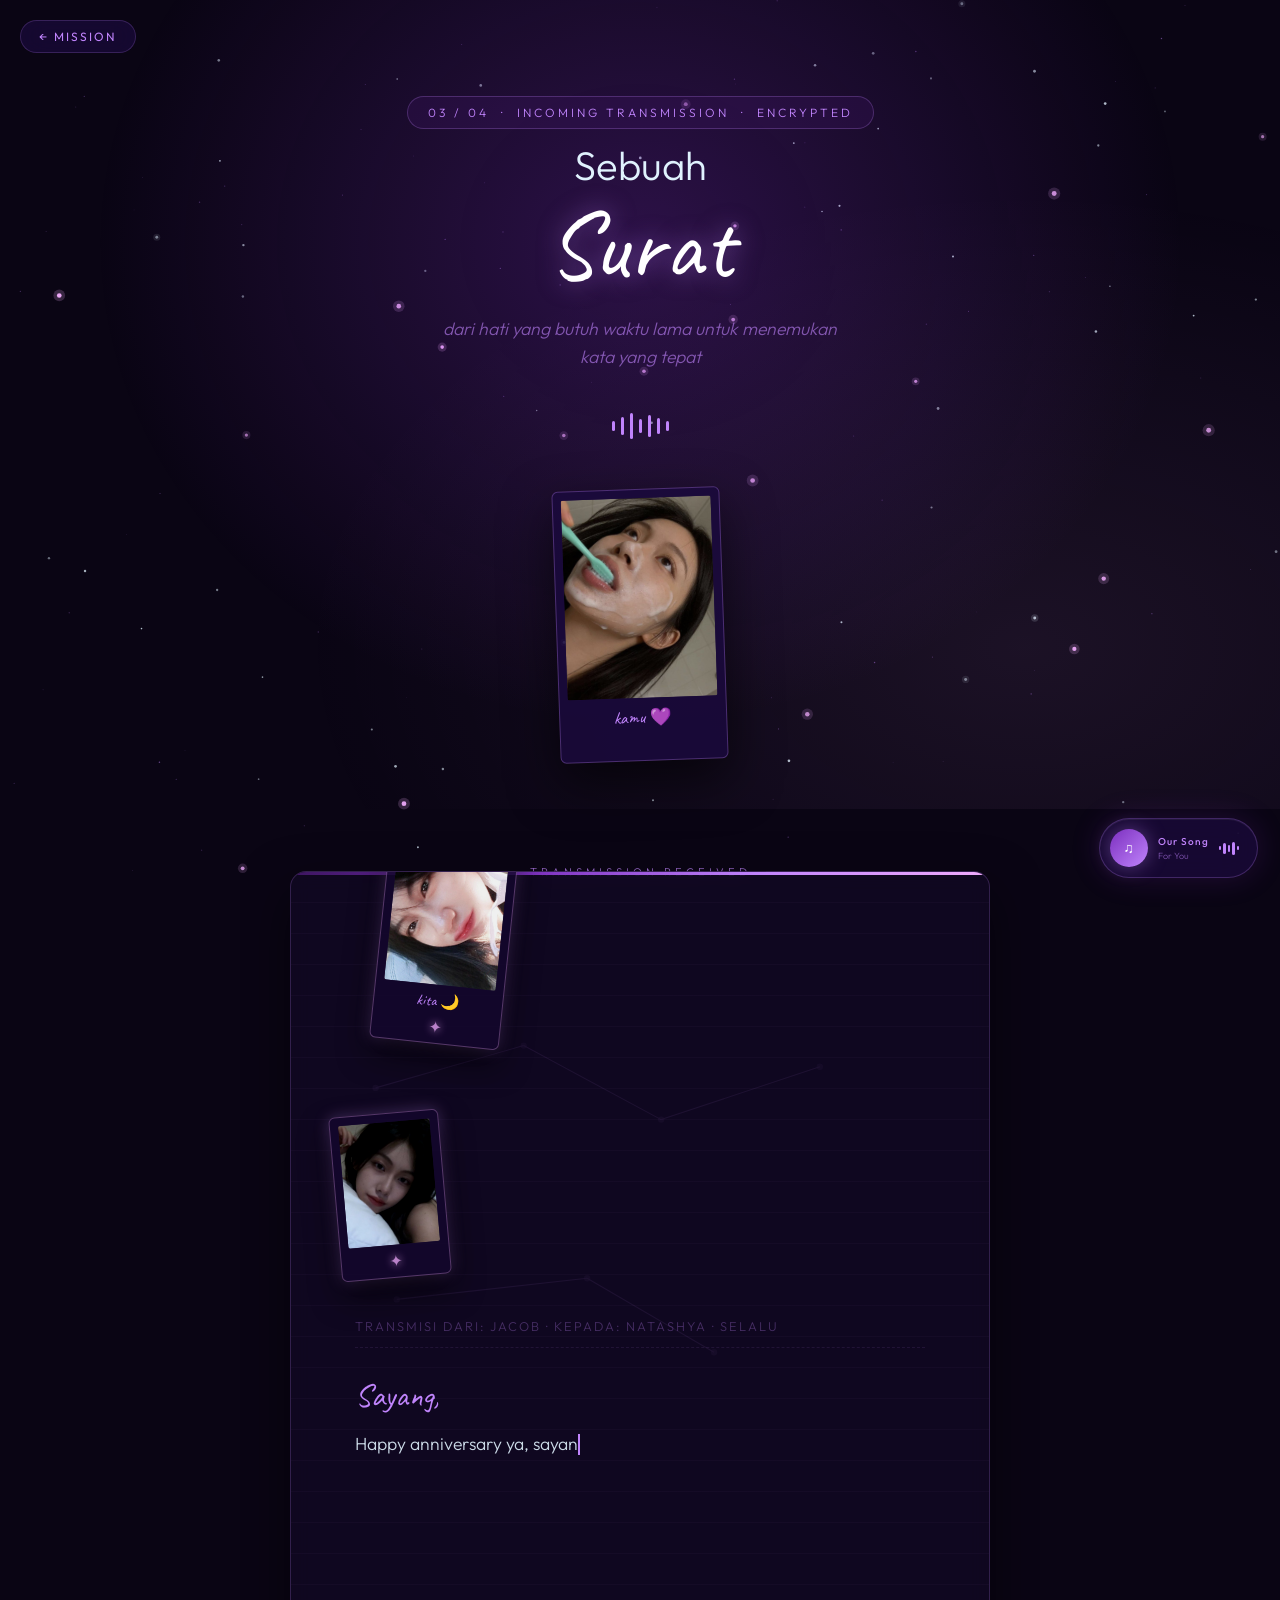
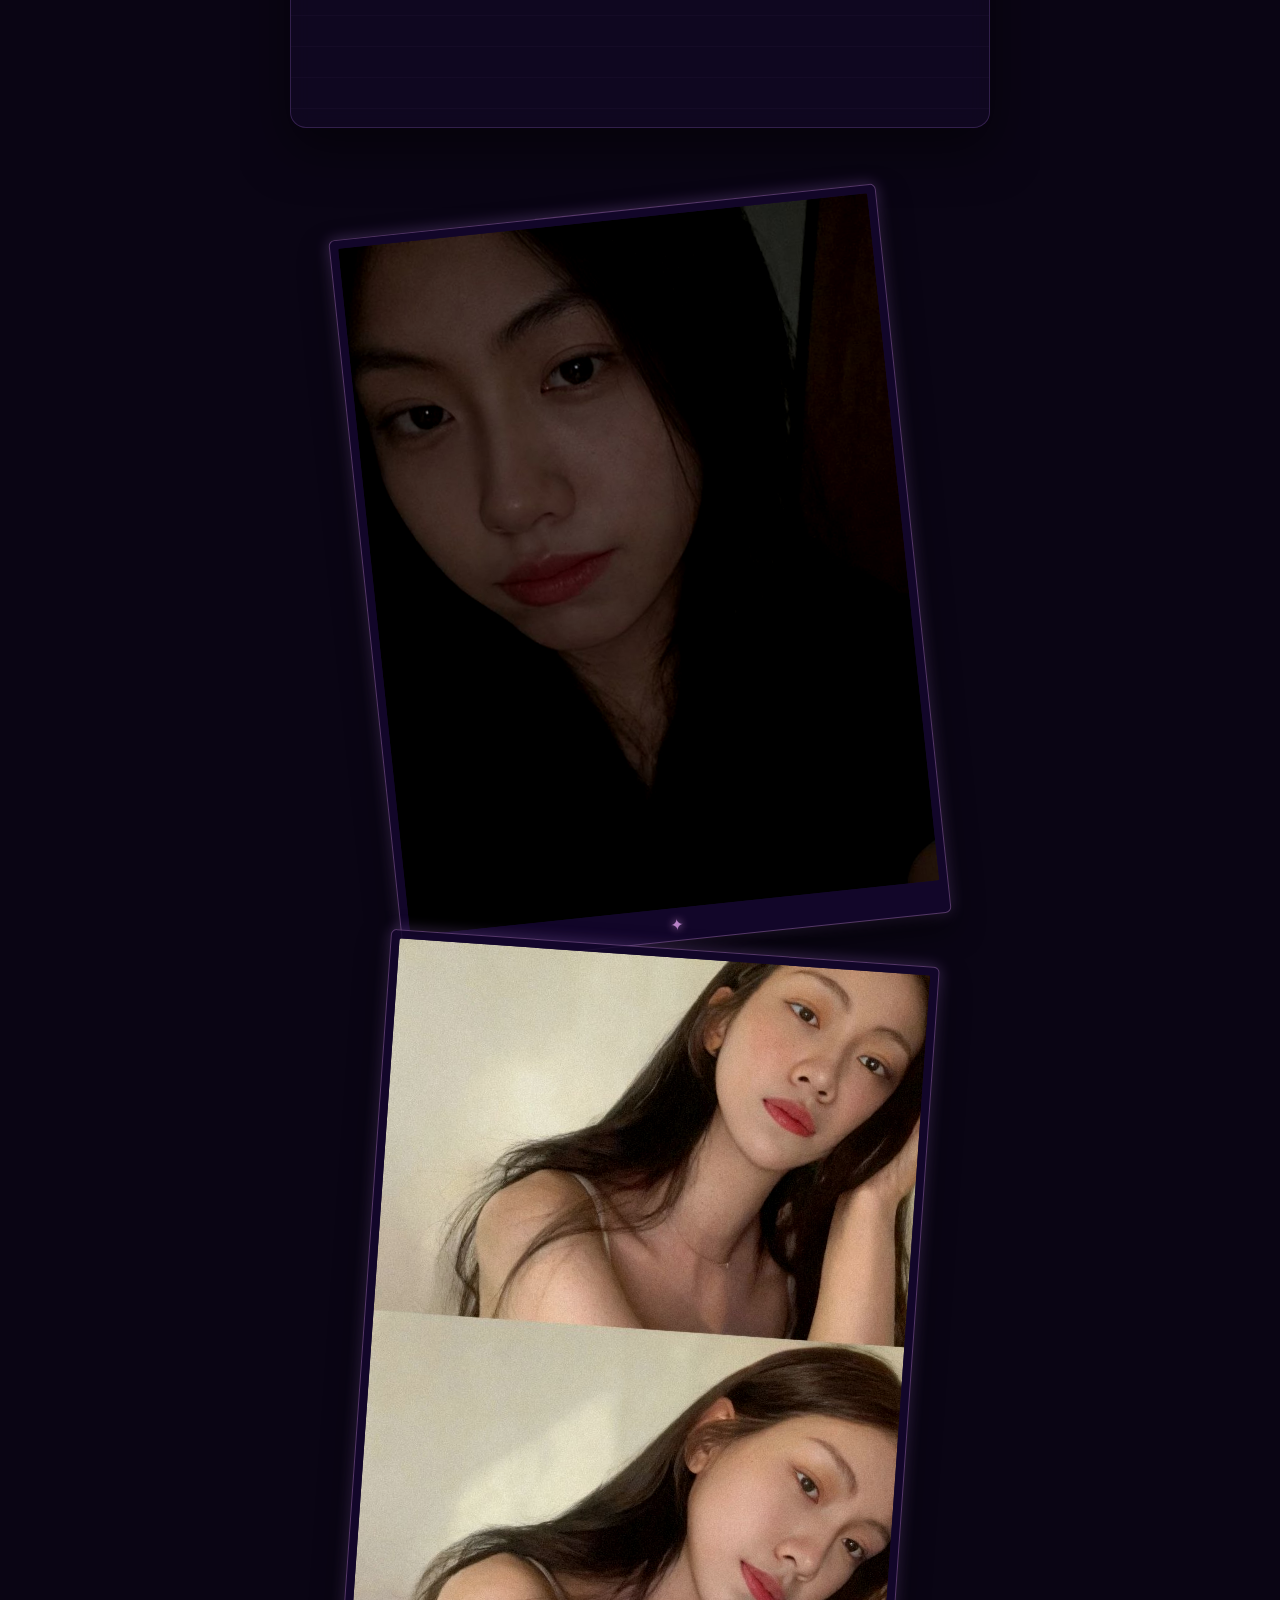
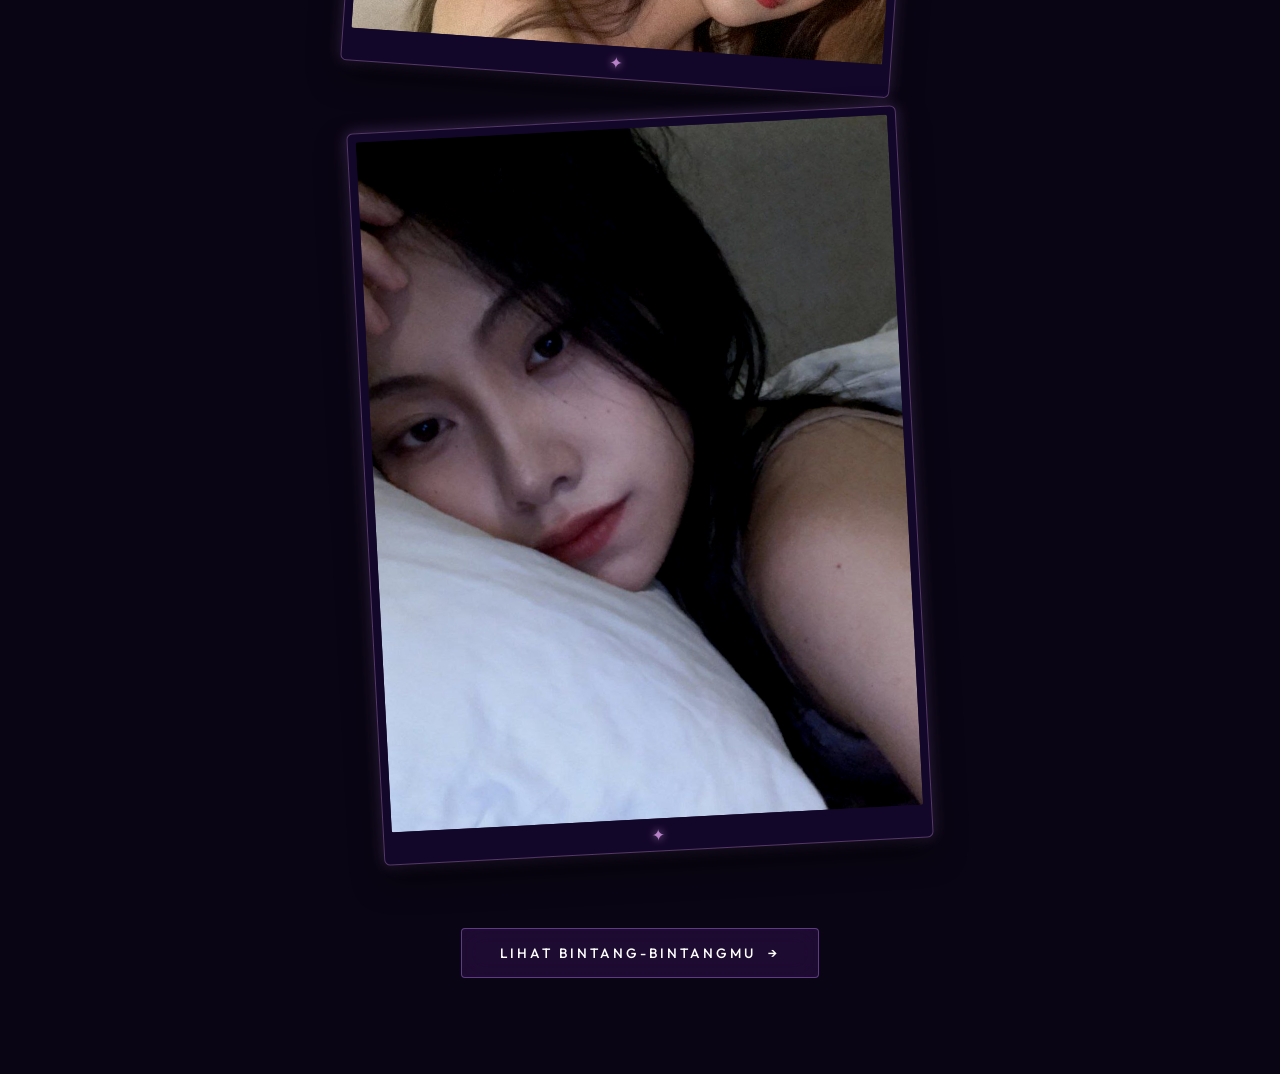
==== commit b1770ecb: "edited by @chanellemn" ====
--- a/letter.html
+++ b/letter.html
@@ -13,6 +13,14 @@
     <style>
       /* Unique layout: full-bleed hero with gradient floor */
       .transmission-hero {
+        position: relative;
+        min-height: 70vh;
+        display: flex;
+        flex-direction: column;
+        align-items: center;
+        justify-content: center;
+        text-align: center;
+        padding: 6rem 1rem 3rem;
         background:
           radial-gradient(
             ellipse at 50% 30%,
@@ -26,70 +34,214 @@
           );
       }
 
+      .tx-badge {
+        font-family: var(--f-body, sans-serif);
+        font-size: 0.75rem;
+        letter-spacing: 3px;
+        text-transform: uppercase;
+        color: var(--lavender, #c084fc);
+        margin-bottom: 1rem;
+        display: block;
+      }
+
+      .tx-hero-title {
+        font-family: var(--f-body, sans-serif);
+        font-size: clamp(1.5rem, 4vw, 2.5rem);
+        font-weight: 300;
+        margin: 0;
+        opacity: 0.8;
+      }
+
+      .tx-hero-name {
+        font-family: var(--f-script, cursive, serif);
+        font-size: clamp(3.5rem, 10vw, 6rem);
+        line-height: 1.1;
+        margin: 0.5rem 0;
+        color: #fff;
+        text-shadow: 0 0 25px rgba(192, 132, 252, 0.5);
+      }
+
+      .tx-hero-sub {
+        font-size: clamp(0.9rem, 2vw, 1.1rem);
+        max-width: 400px;
+        margin: 0.5rem auto 1.5rem;
+        opacity: 0.7;
+        line-height: 1.6;
+      }
+
+      /* Radio wave visual */
+      .radio-waves {
+        display: flex;
+        align-items: center;
+        justify-content: center;
+        gap: 6px;
+        height: 30px;
+        margin: 1rem 0;
+      }
+      .radio-bar {
+        width: 3px;
+        height: 10px;
+        background: var(--lavender, #c084fc);
+        border-radius: 3px;
+        animation: pulseWave 1.2s infinite ease-in-out;
+      }
+      .radio-bar:nth-child(2) {
+        animation-delay: 0.1s;
+        height: 18px;
+      }
+      .radio-bar:nth-child(3) {
+        animation-delay: 0.2s;
+        height: 26px;
+      }
+      .radio-bar:nth-child(4) {
+        animation-delay: 0.3s;
+        height: 14px;
+      }
+      .radio-bar:nth-child(5) {
+        animation-delay: 0.4s;
+        height: 22px;
+      }
+      .radio-bar:nth-child(6) {
+        animation-delay: 0.5s;
+        height: 16px;
+      }
+      .radio-bar:nth-child(7) {
+        animation-delay: 0.6s;
+        height: 10px;
+      }
+
+      @keyframes pulseWave {
+        0%,
+        100% {
+          transform: scaleY(0.6);
+          opacity: 0.5;
+        }
+        50% {
+          transform: scaleY(1.3);
+          opacity: 1;
+        }
+      }
+
+      /* Letter Panel Layout Constraints */
+      .letter-panel-wrap {
+        position: relative;
+        max-width: 800px;
+        margin: 0 auto;
+        padding: 0 1.5rem;
+        overflow-x: clip; /* Prevents floating photos from causing horizontal scroll */
+      }
+
+      .letter-panel {
+        background: rgba(18, 8, 36, 0.75);
+        border: 1px solid rgba(192, 132, 252, 0.2);
+        border-radius: 16px;
+        padding: clamp(2rem, 5vw, 4rem);
+        box-shadow: 0 20px 50px rgba(0, 0, 0, 0.5);
+        backdrop-filter: blur(10px);
+        margin-top: 1rem;
+      }
+
+      .letter-from {
+        font-size: 0.8rem;
+        text-transform: uppercase;
+        letter-spacing: 2px;
+        opacity: 0.5;
+        margin-bottom: 2rem;
+        border-bottom: 1px dashed rgba(192, 132, 252, 0.2);
+        padding-bottom: 0.8rem;
+      }
+
+      .letter-to {
+        font-family: var(--f-script, cursive, serif);
+        font-size: 2rem;
+        color: var(--lavender, #c084fc);
+        display: block;
+        margin-bottom: 1rem;
+      }
+
+      .letter-body {
+        font-size: clamp(0.95rem, 2vw, 1.1rem);
+        line-height: 1.8;
+        white-space: pre-wrap;
+        min-height: 150px;
+      }
+
+      .letter-sign {
+        display: block;
+        margin-top: 3rem;
+        font-family: var(--f-script, cursive, serif);
+        font-size: 1.8rem;
+        color: var(--lavender, #c084fc);
+        opacity: 0;
+        transition: opacity 1s ease;
+      }
+      .letter-sign.show {
+        opacity: 1;
+      }
+
       /* Floating photo beside letter */
       .letter-photo-float {
         position: absolute;
-        right: -20px;
-        top: 50%;
+        right: -25px;
+        top: 40%;
         transform: translateY(-50%) rotate(3deg);
-        width: 120px;
-        background: rgba(27, 10, 61, 0.8);
-        border: 1px solid rgba(192, 132, 252, 0.2);
+        width: 130px;
+        background: rgba(27, 10, 61, 0.9);
+        border: 1px solid rgba(192, 132, 252, 0.3);
         padding: 6px 6px 28px;
-        border-radius: 4px;
-        box-shadow: 0 15px 40px rgba(10, 5, 20, 0.5);
+        border-radius: 6px;
+        box-shadow: 0 15px 40px rgba(0, 0, 0, 0.6);
         transition: transform 0.3s;
+        z-index: 10;
       }
       .letter-photo-float:hover {
-        transform: translateY(-50%) rotate(0deg) scale(1.04);
+        transform: translateY(-50%) rotate(0deg) scale(1.05);
       }
       .letter-photo-float img {
         width: 100%;
         aspect-ratio: 3/4;
         object-fit: cover;
         display: block;
-        filter: brightness(0.9);
+        border-radius: 2px;
       }
       .letter-photo-float-caption {
-        font-family: var(--f-script);
-        font-size: 0.9rem;
-        color: var(--lavender);
+        font-family: var(--f-script, cursive);
+        font-size: 0.95rem;
+        color: var(--lavender, #c084fc);
         text-align: center;
-        margin-top: 4px;
-      }
-      @media (max-width: 768px) {
-        .letter-photo-float {
-          display: none;
-        }
+        margin-top: 6px;
       }
 
       /* Second floating photo — left side */
       .letter-photo-float-2 {
         position: absolute;
         left: -20px;
-        bottom: 80px;
+        bottom: 40px;
         transform: rotate(-4deg);
-        width: 100px;
-        background: rgba(27, 10, 61, 0.8);
-        border: 1px solid rgba(192, 132, 252, 0.15);
-        padding: 5px 5px 22px;
-        border-radius: 4px;
-        box-shadow: 0 12px 30px rgba(10, 5, 20, 0.4);
+        width: 110px;
+        background: rgba(27, 10, 61, 0.9);
+        border: 1px solid rgba(192, 132, 252, 0.2);
+        padding: 6px 6px 22px;
+        border-radius: 6px;
+        box-shadow: 0 12px 30px rgba(0, 0, 0, 0.6);
         transition: transform 0.3s;
+        z-index: 10;
       }
       .letter-photo-float-2:hover {
-        transform: rotate(0deg) scale(1.04);
+        transform: rotate(0deg) scale(1.05);
       }
       .letter-photo-float-2 img {
         width: 100%;
         aspect-ratio: 3/4;
         object-fit: cover;
         display: block;
-        filter: brightness(0.85);
-      }
-      @media (max-width: 768px) {
+        border-radius: 2px;
+      }
+
+      @media (max-width: 850px) {
+        .letter-photo-float,
         .letter-photo-float-2 {
-          display: none;
+          display: none; /* Safely hide decorative overlaps on screens too small to fit them */
         }
       }
 
@@ -106,21 +258,21 @@
         inset: 0;
         width: 100%;
         height: 100%;
-        opacity: 0.06;
+        opacity: 0.08;
       }
 
       /* Mood photos grid below letter */
       .letter-mood-grid {
         display: grid;
         grid-template-columns: repeat(3, 1fr);
-        gap: 0.8rem;
-        max-width: 500px;
-        margin: 3rem auto 0;
+        gap: 1rem;
+        max-width: 550px;
+        margin: 3.5rem auto 0;
       }
       .letter-mood-tile {
         border-radius: 10px;
         overflow: hidden;
-        border: 1px solid rgba(192, 132, 252, 0.12);
+        border: 1px solid rgba(192, 132, 252, 0.2);
         aspect-ratio: 3/4;
         background: rgba(27, 10, 61, 0.4);
         transition:
@@ -128,15 +280,15 @@
           box-shadow 0.3s;
       }
       .letter-mood-tile:hover {
-        transform: scale(1.04) rotate(0.5deg);
-        box-shadow: 0 10px 30px rgba(123, 47, 190, 0.2);
+        transform: scale(1.04) translateY(-4px);
+        box-shadow: 0 10px 30px rgba(123, 47, 190, 0.3);
       }
       .letter-mood-tile img {
         width: 100%;
         height: 100%;
         object-fit: cover;
         display: block;
-        filter: brightness(0.85) saturate(0.9);
+        filter: brightness(0.9) saturate(0.9);
         transition: filter 0.4s;
       }
       .letter-mood-tile:hover img {
@@ -145,36 +297,132 @@
 
       /* Transmission received label */
       .tx-received {
-        font-family: var(--f-body);
-        font-size: 0.65rem;
+        font-family: var(--f-body, sans-serif);
+        font-size: 0.7rem;
         letter-spacing: 4px;
         text-transform: uppercase;
-        color: var(--lavender);
+        color: var(--lavender, #c084fc);
         text-align: center;
-        margin: 1.5rem 0;
+        margin: 2rem 0 1rem;
         display: flex;
         align-items: center;
         justify-content: center;
-        gap: 10px;
+        gap: 15px;
+        opacity: 0.8;
       }
       .tx-received::before,
       .tx-received::after {
         content: "";
         flex: 1;
-        max-width: 80px;
+        max-width: 100px;
         height: 1px;
         background: linear-gradient(
           90deg,
           transparent,
-          rgba(192, 132, 252, 0.3)
+          rgba(192, 132, 252, 0.4)
         );
       }
       .tx-received::after {
         background: linear-gradient(
           270deg,
           transparent,
-          rgba(192, 132, 252, 0.3)
+          rgba(192, 132, 252, 0.4)
         );
+      }
+
+      .letter-photo,
+      .letter-photo-float,
+      .letter-photo-float-2,
+      .letter-mood-tile {
+        background: rgba(
+          20,
+          8,
+          45,
+          0.85
+        ) !important; /* Deep space dark purple */
+        padding: 8px 8px 32px 8px !important; /* Thick bottom border like a polaroid */
+        border: 1px solid rgba(240, 171, 252, 0.3) !important; /* Soft nebula pink border */
+        border-radius: 6px !important;
+        box-shadow:
+          0 15px 30px rgba(0, 0, 0, 0.6),
+          /* Deep drop shadow */ 0 0 15px rgba(192, 132, 252, 0.3) !important; /* Purple outer space glow */
+        position: relative;
+        transition:
+          transform 0.4s cubic-bezier(0.175, 0.885, 0.32, 1.275),
+          box-shadow 0.4s !important;
+      }
+
+      .letter-photo::after,
+      .letter-photo-float::after,
+      .letter-photo-float-2::after,
+      .letter-mood-tile::after {
+        content: "✦";
+        position: absolute;
+        bottom: 6px;
+        left: 50%;
+        transform: translateX(-50%);
+        color: rgba(240, 171, 252, 0.7);
+        font-size: 16px;
+        text-shadow: 0 0 8px rgba(240, 171, 252, 0.8);
+        pointer-events: none;
+      }
+
+      .letter-photo {
+        transform: rotate(-4deg);
+      }
+      .letter-photo.right {
+        transform: rotate(5deg);
+      }
+      .letter-photo-float {
+        transform: translateY(-50%) rotate(6deg) !important;
+      }
+      .letter-photo-float-2 {
+        transform: rotate(-5deg) !important;
+      }
+
+      .letter-mood-grid {
+        display: flex !important;
+        flex-wrap: wrap;
+        justify-content: center;
+        align-items: center;
+        gap: 1.5rem;
+        padding: 1rem 0;
+      }
+      .letter-mood-tile:nth-child(1) {
+        transform: translateY(10px) rotate(-6deg);
+      }
+      .letter-mood-tile:nth-child(2) {
+        transform: translateY(-10px) rotate(4deg);
+      }
+      .letter-mood-tile:nth-child(3) {
+        transform: translateY(5px) rotate(-3deg);
+      }
+
+      .letter-photo:hover,
+      .letter-photo-float:hover,
+      .letter-photo-float-2:hover,
+      .letter-mood-tile:hover {
+        transform: translateY(-5px) rotate(0deg) scale(1.05) !important;
+        box-shadow:
+          0 25px 40px rgba(0, 0, 0, 0.7),
+          0 0 30px rgba(240, 171, 252, 0.6) !important;
+        z-index: 10;
+      }
+
+      .letter-photo img,
+      .letter-photo-float img,
+      .letter-photo-float-2 img,
+      .letter-mood-tile img {
+        border-radius: 2px !important;
+        filter: brightness(0.9) contrast(1.1);
+        transition: filter 0.4s;
+      }
+
+      .letter-photo:hover img,
+      .letter-photo-float:hover img,
+      .letter-photo-float-2:hover img,
+      .letter-mood-tile:hover img {
+        filter: brightness(1) contrast(1);
       }
     </style>
   </head>
@@ -200,9 +448,6 @@
       </div>
     </div>
 
-    <!-- ══════════════════════════════
-     HERO — SIGNAL TRANSMISSION
-     ══════════════════════════════ -->
     <section class="transmission-hero letter-page">
       <span class="tx-badge"
         >03 / 04 &nbsp;·&nbsp; incoming transmission &nbsp;·&nbsp;
@@ -215,7 +460,6 @@
         dari hati yang butuh waktu lama untuk menemukan kata yang tepat
       </p>
 
-      <!-- Radio wave visual -->
       <div class="radio-waves">
         <div class="radio-bar"></div>
         <div class="radio-bar"></div>
@@ -226,46 +470,46 @@
         <div class="radio-bar"></div>
       </div>
 
-      <!-- Decorative floating photo in hero -->
       <div
         style="
           position: relative;
           z-index: 3;
-          margin-top: 2.5rem;
+          margin-top: 2rem;
           display: inline-block;
         "
       >
         <div
           style="
-            background: rgba(27, 10, 61, 0.7);
-            border: 1px solid rgba(192, 132, 252, 0.2);
+            background: rgba(27, 10, 61, 0.85);
+            border: 1px solid rgba(192, 132, 252, 0.3);
             padding: 8px 8px 32px;
-            border-radius: 4px;
-            box-shadow: 0 20px 50px rgba(10, 5, 20, 0.5);
+            border-radius: 6px;
+            box-shadow: 0 20px 50px rgba(0, 0, 0, 0.6);
             transform: rotate(-2deg);
             display: inline-block;
+            transition: transform 0.3s ease;
           "
         >
           <img
             src="asset/12.jpg"
             alt="her"
             style="
-              width: 140px;
-              height: 186px;
+              width: 150px;
+              height: 200px;
               object-fit: cover;
               display: block;
-              filter: brightness(0.9);
+              border-radius: 2px;
             "
-            onerror="this.src = 'https://picsum.photos/seed/lhero/140/186'"
+            onerror="this.src = 'https://picsum.photos/seed/lhero/150/200'"
           />
           <span
             style="
-              font-family: var(--f-script);
-              font-size: 1rem;
-              color: var(--lavender);
+              font-family: var(--f-script, cursive);
+              font-size: 1.1rem;
+              color: var(--lavender, #c084fc);
               display: block;
               text-align: center;
-              margin-top: 6px;
+              margin-top: 8px;
             "
             >kamu 💜</span
           >
@@ -273,14 +517,10 @@
       </div>
     </section>
 
-    <!-- ══════════════════════════════
-     LETTER — TYPING
-     ══════════════════════════════ -->
     <div class="letter-panel-wrap">
       <div class="tx-received reveal">transmission received</div>
 
       <div class="letter-panel reveal" style="position: relative">
-        <!-- Bg constellation -->
         <div class="letter-bg-const">
           <svg viewBox="0 0 660 600" xmlns="http://www.w3.org/2000/svg">
             <line
@@ -333,7 +573,6 @@
           </svg>
         </div>
 
-        <!-- Floating polaroid photos on the paper -->
         <div class="letter-photo-float">
           <img
             src="asset/4.jpg"
@@ -350,16 +589,16 @@
           />
         </div>
 
-        <p class="letter-from">transmisi dari: dia · kepada: kamu · selalu</p>
+        <p class="letter-from">
+          transmisi dari: Jacob · kepada: Natashya · selalu
+        </p>
         <span class="letter-to">Sayang,</span>
 
-        <!-- The letter types out here -->
         <div class="letter-body" id="letter-output"></div>
 
         <span class="letter-sign" id="letter-sign">— selalu milikmu 💜</span>
       </div>
 
-      <!-- Mood photo grid below letter -->
       <div class="letter-mood-grid reveal">
         <div class="letter-mood-tile">
           <img
